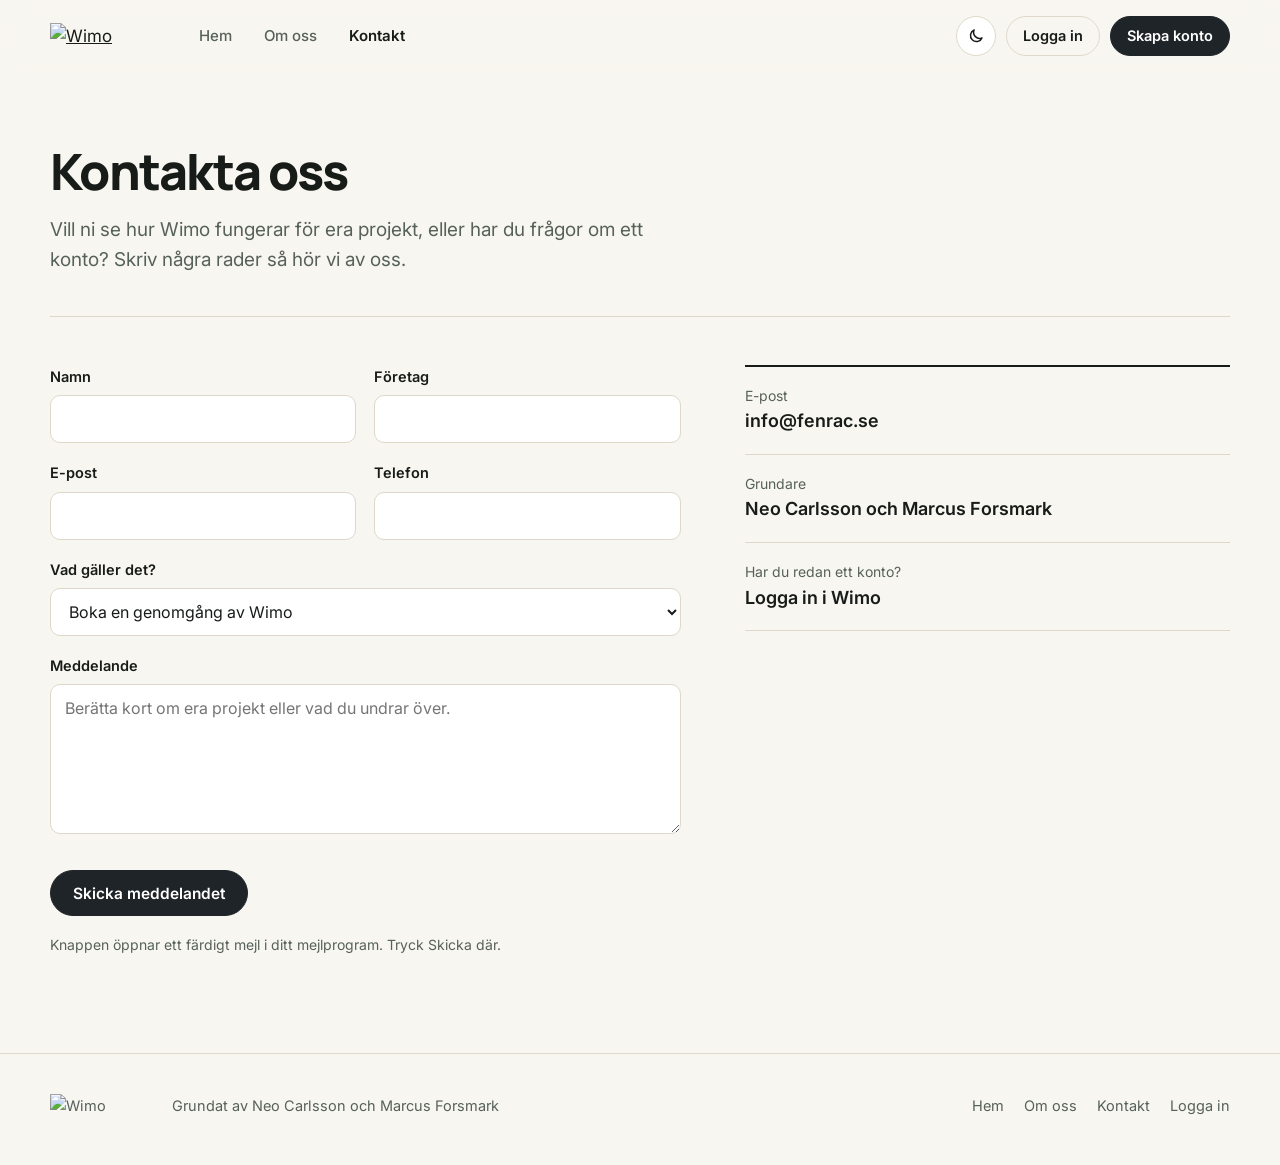
==== kontakt.html @ a2ffffcc "Add files via upload" ====
<!DOCTYPE html>
<html lang="sv">
<head>
  <meta charset="utf-8">
  <meta name="viewport" content="width=device-width, initial-scale=1">
  <title>Kontakta Wimo</title>
  <meta name="description" content="Frågor om Wimo, en genomgång för ert företag eller hjälp med ett konto.">
  <link rel="icon" type="image/png" sizes="32x32" href="img/favicon-32.png?v=1">
  <link rel="apple-touch-icon" href="img/apple-touch-icon.png?v=1">
  <script>if (/[?&]skarm=/.test(location.search) || matchMedia("(display-mode: standalone)").matches) location.replace("konto.html" + location.search + location.hash);</script>
  <script>try { if (localStorage.getItem("wimo-tema") === "mork" || (!localStorage.getItem("wimo-tema") && matchMedia("(prefers-color-scheme: dark)").matches)) document.documentElement.setAttribute("data-tema", "mork"); } catch (e) { }</script>
  <link rel="preconnect" href="https://fonts.googleapis.com">
  <link rel="preconnect" href="https://fonts.gstatic.com" crossorigin>
  <link rel="stylesheet" href="https://fonts.googleapis.com/css2?family=Inter:wght@400;500;600;700&family=Manrope:wght@600;700;800&display=swap">
  <link rel="stylesheet" href="css/webb.css?v=4">
</head>
<body>
<header class="nav">
  <div class="ram nav-inre">
    <a class="nav-logga" href="index.html" aria-label="Wimo – till startsidan"><img class="svart" src="img/wimo.png" alt="Wimo" width="107" height="26"><img class="vit" src="img/wimo-vit.png" alt="" width="107" height="26"></a>
    <nav aria-label="Huvudmeny"><ul class="nav-lankar"><li><a href="index.html">Hem</a></li><li><a href="om-oss.html">Om oss</a></li><li><a href="kontakt.html" aria-current="page">Kontakt</a></li><li class="bara-mobil"><a href="konto.html" data-konto="logga">Logga in</a></li></ul></nav>
    <div class="nav-hoger">
      <button type="button" class="tema" aria-pressed="false" aria-label="Byt till mörkt läge" title="Byt till mörkt läge">
        <svg class="mane" viewBox="0 0 24 24" fill="none" stroke="currentColor" stroke-width="2" stroke-linecap="round" stroke-linejoin="round" aria-hidden="true"><path d="M20 14.5A8 8 0 0 1 9.5 4 8 8 0 1 0 20 14.5z"/></svg>
        <svg class="sol" viewBox="0 0 24 24" fill="none" stroke="currentColor" stroke-width="2" stroke-linecap="round" aria-hidden="true"><circle cx="12" cy="12" r="4"/><path d="M12 2v2M12 20v2M4.9 4.9l1.4 1.4M17.7 17.7l1.4 1.4M2 12h2M20 12h2M4.9 19.1l1.4-1.4M17.7 6.3l1.4-1.4"/></svg>
      </button>
      <a class="knapp ljus liten" href="konto.html" data-konto="logga">Logga in</a>
      <a class="knapp liten" href="konto.html#skapa-konto" data-konto="skapa">Skapa konto</a>
      <button type="button" class="meny" aria-expanded="false" aria-label="Meny"><svg viewBox="0 0 24 24" fill="none" stroke="currentColor" stroke-width="2" stroke-linecap="round" aria-hidden="true"><path d="M4 7h16M4 12h16M4 17h16"/></svg></button>
    </div>
  </div>
</header>
<main class="ram">
<section class="sida-topp">
  <h1>Kontakta oss</h1>
  <p>Vill ni se hur Wimo fungerar för era projekt, eller har du frågor om ett konto? Skriv några rader så hör vi av oss.</p>
</section>
<section class="kontakt">
  <form class="formular" id="kontaktformular" data-till="info@fenrac.se" novalidate>
    <div class="tva">
      <label>Namn<input name="namn" autocomplete="name" required></label>
      <label>Företag<input name="foretag" autocomplete="organization"></label>
    </div>
    <div class="tva">
      <label>E-post<input name="epost" type="email" autocomplete="email" required></label>
      <label>Telefon<input name="telefon" type="tel" autocomplete="tel"></label>
    </div>
    <label>Vad gäller det?
      <select name="arende">
        <option>Boka en genomgång av Wimo</option>
        <option>Fråga om pris och avtal</option>
        <option>Hjälp med mitt konto</option>
        <option>Förslag på förbättring</option>
        <option>Annat</option>
      </select>
    </label>
    <label>Meddelande<textarea name="meddelande" required placeholder="Berätta kort om era projekt eller vad du undrar över."></textarea></label>
    <p class="fel" role="alert"></p>
    <button type="submit" class="knapp">Skicka meddelandet</button>
    <p class="hjalp">Knappen öppnar ett färdigt mejl i ditt mejlprogram. Tryck Skicka där.</p>
  </form>
  <ul class="kontaktvagar">
    <li><span>E-post</span><a href="mailto:info@fenrac.se">info@fenrac.se</a></li>
    <li><span>Grundare</span><b>Neo Carlsson och Marcus Forsmark</b></li>
    <li><span>Har du redan ett konto?</span><a href="konto.html" data-konto="logga">Logga in i Wimo</a></li>
  </ul>
</section>
</main>
<footer class="fot">
  <div class="ram fot-inre">
    <a class="fot-logga" href="index.html" aria-label="Wimo"><img class="svart" src="img/wimo.png" alt="Wimo" width="90" height="22"><img class="vit" src="img/wimo-vit.png" alt="" width="90" height="22"></a>
    <span>Grundat av Neo Carlsson och Marcus Forsmark</span>
    <nav aria-label="Sidfot"><a href="index.html">Hem</a><a href="om-oss.html">Om oss</a><a href="kontakt.html">Kontakt</a><a href="konto.html" data-konto="logga">Logga in</a></nav>
  </div>
</footer>
<script src="js/webb.js?v=3"></script>
</body>
</html>
---- css/webb.css ----
/* ======================================================================
   Wimo · startsidan (wimo.se/webb): Hem, Om oss, Kontakt
   Samma färger och typsnitt som appen, ljust och mörkt läge.
   ====================================================================== */

:root {
  --bg: #f8f6f0;
  --bg-alt: #eee8dc;
  --kort: #ffffff;
  --text: #181c19;
  --dampad: #56615a;
  --svag: #8e968f;
  --linje: #ded8cb;
  --linje-ljus: #ebe6da;
  --knapp: #1f2428;
  --knapp-hover: #323a40;
  --knapp-text: #ffffff;
  --pop: #38bdf8;
  --bock-kant: #d6cfbf; --varning: #8a5b12; --varning-fyll: #fbf3e3;
  --mote: #1f2428;      --mote-fyll: #edeae2;       --mote-kant: #b7b0a1;
  --prod: #07695b;      --prod-fyll: #d3ece4;       --prod-kant: #84c3b1;
  --avrop: #643f9a;     --avrop-fyll: #ebe0f6;      --avrop-kant: #bba1dc;
  --lev: #b0261b;       --lev-fyll: #fadad3;        --lev-kant: #e6a193;
  --ue: #b35204;        --ue-fyll: #fce2c6;         --ue-kant: #e9ad76;
  --ovr: #1f4ea8;       --ovr-fyll: #dae6f8;        --ovr-kant: #99b4e3;
  --skugga: 0 24px 60px rgba(24, 28, 25, .10), 0 2px 8px rgba(24, 28, 25, .05);
  --r: 14px;
  --bredd: 1180px;
}
html[data-tema="mork"] {
  color-scheme: dark;
  --bg: #121517;
  --bg-alt: #1a1e21;
  --kort: #1e2327;
  --text: #eceeed;
  --dampad: #aab3ae;
  --svag: #7f8984;
  --linje: #343b40;
  --linje-ljus: #2a3034;
  --bock-kant: #4a545b; --varning: #f1c27c; --varning-fyll: #3a2c14;
  --knapp: #e8ebe9;
  --knapp-hover: #ffffff;
  --knapp-text: #121517;
  --mote: #d6dadd;      --mote-fyll: #272c30;       --mote-kant: #4c555c;
  --prod: #43d3b5;      --prod-fyll: #113a32;       --prod-kant: #22705f;
  --avrop: #bb9bf0;     --avrop-fyll: #2d2244;      --avrop-kant: #5c4789;
  --lev: #ff7d6c;       --lev-fyll: #45201b;        --lev-kant: #8e3b31;
  --ue: #ffa553;        --ue-fyll: #43290e;         --ue-kant: #8d5720;
  --ovr: #82aaff;       --ovr-fyll: #1a2a4a;        --ovr-kant: #375892;
  --skugga: 0 24px 60px rgba(0, 0, 0, .45), 0 2px 8px rgba(0, 0, 0, .3);
}

* { box-sizing: border-box; }
html { -webkit-text-size-adjust: 100%; }
body {
  margin: 0;
  background: var(--bg);
  color: var(--text);
  font-family: Inter, system-ui, -apple-system, "Segoe UI", sans-serif;
  font-size: 17px;
  line-height: 1.6;
  -webkit-font-smoothing: antialiased;
}
h1, h2, h3 { font-family: Manrope, Inter, system-ui, sans-serif; letter-spacing: -.02em; margin: 0; }
a { color: inherit; }
img { display: block; max-width: 100%; }
:focus-visible { outline: 3px solid var(--pop); outline-offset: 2px; border-radius: 4px; }
.ram { width: min(var(--bredd), calc(100% - 48px)); margin: 0 auto; }
.dold-text { position: absolute; width: 1px; height: 1px; overflow: hidden; clip: rect(0 0 0 0); white-space: nowrap; }

/* ---------- knappar ---------- */
.knapp {
  display: inline-flex; align-items: center; justify-content: center; gap: 8px;
  height: 46px; padding: 0 22px;
  border: 1.5px solid var(--knapp); border-radius: 999px;
  background: var(--knapp); color: var(--knapp-text);
  font: 600 15.5px/1 Inter, system-ui, sans-serif; text-decoration: none; cursor: pointer; white-space: nowrap;
  transition: background .15s, border-color .15s;
}
.knapp:hover { background: var(--knapp-hover); border-color: var(--knapp-hover); }
.knapp.ljus { background: transparent; color: var(--text); border-color: var(--linje); }
.knapp.ljus:hover { border-color: var(--text); }
.knapp.liten { height: 40px; padding: 0 16px; font-size: 14.5px; }

/* ---------- navigering ---------- */
.nav { position: sticky; top: 0; z-index: 20; background: color-mix(in srgb, var(--bg) 88%, transparent); backdrop-filter: blur(10px); border-bottom: 1px solid transparent; transition: border-color .2s; }
.nav.skuggad { border-bottom-color: var(--linje); }
.nav-inre { display: flex; align-items: center; gap: 28px; height: 72px; }
.nav-logga img { height: 26px; width: auto; }
.nav-logga .vit { display: none; }
html[data-tema="mork"] .nav-logga .svart, html[data-tema="mork"] .fot-logga .svart { display: none; }
html[data-tema="mork"] .nav-logga .vit, html[data-tema="mork"] .fot-logga .vit { display: block; }
.nav-lankar { display: flex; gap: 4px; margin: 0; padding: 0; list-style: none; }
.nav-lankar a { display: block; padding: 8px 14px; border-radius: 999px; color: var(--dampad); font-size: 15px; font-weight: 500; text-decoration: none; }
.nav-lankar a:hover { color: var(--text); background: var(--bg-alt); }
.nav-lankar a[aria-current="page"] { color: var(--text); font-weight: 600; }
.nav-hoger { display: flex; align-items: center; gap: 10px; margin-left: auto; }
.tema { width: 40px; height: 40px; display: grid; place-items: center; padding: 0; border: 1px solid var(--linje); border-radius: 999px; background: var(--kort); color: var(--text); cursor: pointer; }
.tema:hover { border-color: var(--text); }
.tema svg { width: 18px; height: 18px; }
.tema .sol { display: none; }
html[data-tema="mork"] .tema .sol { display: block; }
html[data-tema="mork"] .tema .mane { display: none; }
.meny { display: none; width: 40px; height: 40px; padding: 0; border: 1px solid var(--linje); border-radius: 999px; background: var(--kort); color: var(--text); cursor: pointer; place-items: center; }
.meny svg { width: 18px; height: 18px; }

/* ---------- hero ---------- */
.hero { padding: 64px 0 0; overflow: hidden; }
.hero-text { display: grid; grid-template-columns: minmax(0, 1.25fr) minmax(0, 1fr); gap: 48px; align-items: end; }
.hero h1 { font-size: clamp(42px, 6.4vw, 84px); line-height: .98; font-weight: 800; letter-spacing: -.045em; max-width: 11ch; text-wrap: balance; }
.hero-ingress { margin: 0 0 6px; color: var(--dampad); font-size: 18.5px; max-width: 44ch; }
.hero-knappar { display: flex; flex-wrap: wrap; gap: 12px; margin-top: 26px; }

/* tavlan i hjälten */
.scen { position: relative; margin-top: 56px; padding-bottom: 72px; }
.scen::before { content: ""; position: absolute; inset: 120px -100vw 0; background: var(--bg-alt); z-index: 0; }
.fonster { position: relative; z-index: 1; border: 1px solid var(--linje); border-radius: 18px; background: var(--kort); box-shadow: var(--skugga); overflow: hidden; }
.fonster-topp { display: flex; align-items: center; gap: 14px; padding: 14px 20px; border-bottom: 1px solid var(--linje); }
.fonster-topp b { font-family: Manrope, Inter, sans-serif; font-size: 19px; letter-spacing: -.02em; }
.fonster-topp span { color: var(--svag); font-size: 13.5px; }
.flikar { display: flex; gap: 6px; margin-left: auto; }
.flikar span { padding: 5px 12px; border-radius: 999px; font-size: 13px; font-weight: 600; color: var(--dampad); border: 1px solid var(--linje); }
.flikar span.vald { background: var(--knapp); border-color: var(--knapp); color: var(--knapp-text); }

.tavla { display: grid; grid-template-columns: 88px repeat(5, minmax(0, 1fr)); }
.tavla > div { min-height: 150px; border-right: 1px solid var(--linje-ljus); border-bottom: 1px solid var(--linje-ljus); padding: 8px; display: flex; flex-direction: column; gap: 6px; position: relative; }
.tavla > div:nth-child(6n) { border-right: 0; }
.tavla .dh { min-height: 0; padding: 10px 10px 8px; font-size: 12.5px; font-weight: 700; color: var(--dampad); background: var(--bg); }
.tavla .dh.idag { color: var(--text); box-shadow: inset 0 -3px 0 var(--pop); }
.tavla .vk { background: var(--bg); align-items: flex-start; }
.tavla .vk b { font-family: Manrope, Inter, sans-serif; font-size: 22px; letter-spacing: -.03em; line-height: 1; }
.tavla .vk small { font-size: 11px; color: var(--svag); margin-top: 4px; white-space: nowrap; }
.tavla .dnr { position: absolute; top: 6px; right: 9px; font-size: 11.5px; color: var(--svag); font-weight: 600; }
.tavla .dnr + .post { margin-top: 16px; }

/* posterna: samma mått och kanter som .kort på tavlan i appen */
.post {
  --c: var(--prod); --f: var(--prod-fyll); --k: var(--prod-kant);
  position: relative; padding: 6px 7px 6px 30px;
  border: 3px solid var(--k); border-left-color: var(--c); border-bottom-color: var(--c);
  border-radius: 10px 10px 10px 0;
  background: var(--f); font-size: 13.5px; line-height: 1.28;
}
.post::before { content: ""; position: absolute; left: 8px; top: 8px; width: 16px; height: 16px; box-sizing: border-box; border: 1px solid var(--bock-kant); border-radius: 5px; background: var(--kort); }
.post i { display: flex; align-items: center; flex-wrap: wrap; gap: 2px 6px; font-style: normal; font-size: .74em; font-weight: 800; letter-spacing: .06em; text-transform: uppercase; line-height: 1.3; color: var(--c); margin: 1px 0 2px; font-variant-numeric: tabular-nums; }
.post b { display: block; font-weight: 700; letter-spacing: -.005em; color: color-mix(in srgb, var(--c) 28%, var(--text)); overflow-wrap: break-word; hyphens: auto; }
.post small { display: block; color: var(--dampad); font-size: 11.5px; font-weight: 500; line-height: 1.3; margin-top: 3px; }
.post.mote { --c: var(--mote); --f: var(--mote-fyll); --k: var(--mote-kant); }
.post.avrop { --c: var(--avrop); --f: var(--avrop-fyll); --k: var(--avrop-kant); }
.post.lev { --c: var(--lev); --f: var(--lev-fyll); --k: var(--lev-kant); }
.post.ue { --c: var(--ue); --f: var(--ue-fyll); --k: var(--ue-kant); }
.post.ovr { --c: var(--ovr); --f: var(--ovr-fyll); --k: var(--ovr-kant); }
.flyttmark { font-size: .95em; font-weight: 700; letter-spacing: .02em; text-transform: none; line-height: 1.5; padding: 0 6px; border-radius: 999px; background: var(--varning-fyll); color: var(--varning); white-space: nowrap; }

/* tidplanen under tavlan */
.tidplan { border-top: 1px solid var(--linje); }
.tp-rubrik { display: flex; align-items: center; gap: 10px; padding: 12px 20px 4px; font-size: 13px; color: var(--dampad); }
.tp-rubrik b { color: var(--text); font-size: 14px; }
.tp-rad { display: grid; grid-template-columns: 180px minmax(0, 1fr); align-items: center; height: 36px; padding: 0 20px; border-bottom: 1px solid var(--linje-ljus); }
.tp-rad:last-child { border-bottom: 0; }
.tp-rad > span { font-size: 13.5px; font-weight: 700; white-space: nowrap; overflow: hidden; text-overflow: ellipsis; }
.tp-rad > span.under { padding-left: 18px; font-weight: 500; }
.tp-spar { position: relative; height: 100%; background: repeating-linear-gradient(90deg, transparent 0 calc(10% - 1px), var(--linje-ljus) calc(10% - 1px) 10%); }
/* staplarna: samma som .tp-stapel i appens tidplan */
.stapel {
  --c: var(--prod); --f: var(--prod-fyll); --k: var(--prod-kant);
  position: absolute; top: 5px; height: 26px; box-sizing: border-box;
  display: flex; align-items: center; justify-content: center; overflow: hidden;
  border: 3px solid var(--k); border-left-color: var(--c); border-bottom-color: var(--c);
  border-radius: 10px 10px 10px 0; background: var(--f);
  color: var(--c); font-style: normal; font-size: 11px; font-weight: 700; font-variant-numeric: tabular-nums; white-space: nowrap;
  transform-origin: left center;
}
.stapel em { position: relative; z-index: 1; font-style: normal; padding: 0 6px; }
.stapel.ue { --c: var(--ue); --f: var(--ue-fyll); --k: var(--ue-kant); }
.stapel.ovr { --c: var(--ovr); --f: var(--ovr-fyll); --k: var(--ovr-kant); }
.stapel.avrop { --c: var(--avrop); --f: var(--avrop-fyll); --k: var(--avrop-kant); }
/* gruppens tidsspann: tunn linje med ändmarkeringar, som .tp-summa */
.stapel.grupp { top: 13px; height: 10px; border: 0; border-top: 4px solid var(--prod); border-radius: 0; background: none; overflow: visible; }
.stapel.grupp::before, .stapel.grupp::after { content: ""; position: absolute; top: -4px; width: 0; height: 0; border-top: 9px solid var(--prod); }
.stapel.grupp::before { left: 0; border-right: 6px solid transparent; }
.stapel.grupp::after { right: 0; border-left: 6px solid transparent; }
.stapel .fyll { position: absolute; inset: 0 auto 0 0; background: color-mix(in srgb, var(--c) 26%, transparent); }
.idaglinje { position: absolute; top: 0; bottom: 0; width: 2px; margin-left: -1px; background: var(--pop); opacity: .55; }

/* laddningen: tavlan fylls på dag för dag och en post flyttas (en enda sekvens) */
@media (prefers-reduced-motion: no-preference) {
  .spela .post { opacity: 0; transform: translateY(6px); animation: in .45s cubic-bezier(.2, .7, .2, 1) forwards; animation-delay: calc(var(--d, 0) * 70ms + 200ms); }
  .spela .stapel:not(.grupp) { transform: scaleX(0); animation: vax .7s cubic-bezier(.2, .7, .2, 1) forwards; animation-delay: calc(var(--d, 0) * 90ms + 900ms); }
  .spela .stapel.grupp { opacity: 0; animation: in .4s ease forwards; animation-delay: 1.5s; }
  .spela .flyttmark { opacity: 0; animation: in .3s ease forwards; animation-delay: 3.1s; }
  .spela .post.flytt { animation: in .45s cubic-bezier(.2, .7, .2, 1) calc(var(--d, 0) * 70ms + 200ms) forwards, flytt .7s cubic-bezier(.5, 0, .2, 1) 2.4s backwards; }
}
@keyframes in { to { opacity: 1; transform: none; } }
@keyframes vax { to { transform: scaleX(1); } }
@keyframes flytt { from { transform: translateX(calc(-100% - 17px)); } }

/* ---------- avsnitt ---------- */
.avsnitt { padding: 96px 0; }
.avsnitt + .avsnitt { border-top: 1px solid var(--linje); }
.rubrikrad { display: grid; grid-template-columns: minmax(0, 1fr) minmax(0, 1fr); gap: 48px; align-items: end; margin-bottom: 48px; }
.rubrikrad h2, .sida-topp h1 { font-size: clamp(32px, 4vw, 50px); line-height: 1.04; font-weight: 800; letter-spacing: -.035em; max-width: 16ch; text-wrap: balance; }
.rubrikrad p { margin: 0; color: var(--dampad); max-width: 46ch; }

/* flödet: tre steg i ordning */
.floede { display: grid; grid-template-columns: repeat(3, minmax(0, 1fr)); gap: 0; margin: 0; padding: 0; list-style: none; counter-reset: steg; border-top: 2px solid var(--text); }
.floede li { padding: 22px 28px 0 0; counter-increment: steg; }
.floede li + li { padding-left: 28px; border-left: 1px solid var(--linje); }
.floede li::before { content: counter(steg); display: block; font-family: Manrope, Inter, sans-serif; font-weight: 800; font-size: 15px; color: var(--svag); margin-bottom: 18px; }
.floede h3 { font-size: 23px; line-height: 1.15; margin-bottom: 10px; }
.floede p { margin: 0; color: var(--dampad); font-size: 16px; }
.mini { margin-top: 22px; height: 146px; border: 1px solid var(--linje); border-radius: 10px; background: var(--kort); position: relative; overflow: hidden; padding: 12px; }
.mini .post { max-width: 180px; }
.mini .post + .post { margin-top: 6px; margin-left: 28px; }
.mini-tal { display: flex; align-items: baseline; gap: 10px; }
.mini-tal b { font-family: Manrope, Inter, sans-serif; font-size: 44px; font-weight: 800; letter-spacing: -.04em; line-height: 1; }
.mini-tal span { font-size: 13px; color: var(--dampad); }
.mini-staplar { display: flex; align-items: flex-end; gap: 6px; height: 38px; margin-top: 10px; }
.mini-staplar i { flex: 1; background: var(--prod-kant); border-radius: 3px 3px 0 0; }
.mini-staplar i.nu { background: var(--prod); }
.mini .stapel { left: 0; }

/* funktioner: en lista, inte kort */
.funktioner { display: grid; grid-template-columns: repeat(2, minmax(0, 1fr)); gap: 0 56px; margin: 0; padding: 0; list-style: none; }
.funktioner li { display: grid; grid-template-columns: 14px minmax(0, 1fr); gap: 16px; padding: 22px 0; border-top: 1px solid var(--linje); }
.funktioner li::before { content: ""; width: 12px; height: 12px; margin-top: 7px; border-radius: 3px 3px 3px 0; background: var(--f, var(--prod)); border: 2px solid var(--c, var(--prod)); }
.funktioner h3 { font-family: Inter, system-ui, sans-serif; font-size: 18px; letter-spacing: -.01em; font-weight: 650; margin-bottom: 4px; }
.funktioner p { margin: 0; color: var(--dampad); font-size: 16px; }
.f-prod { --c: var(--prod); --f: var(--prod-fyll); }
.f-avrop { --c: var(--avrop); --f: var(--avrop-fyll); }
.f-lev { --c: var(--lev); --f: var(--lev-fyll); }
.f-ue { --c: var(--ue); --f: var(--ue-fyll); }
.f-ovr { --c: var(--ovr); --f: var(--ovr-fyll); }
.f-mote { --c: var(--mote); --f: var(--mote-fyll); }

/* kom igång */
.borja { padding: 88px 0 96px; }
.borja-inre { display: grid; grid-template-columns: minmax(0, 1fr) auto; gap: 40px; align-items: center; padding: 48px 56px; border-radius: 22px; background: var(--knapp); color: var(--knapp-text); }
.borja h2 { font-size: clamp(30px, 3.6vw, 44px); line-height: 1.05; font-weight: 800; letter-spacing: -.035em; max-width: 18ch; }
.borja p { margin: 10px 0 0; opacity: .75; max-width: 50ch; }
.borja .knapp { background: var(--knapp-text); color: var(--knapp); border-color: var(--knapp-text); }
.borja .knapp:hover { opacity: .9; }
.borja .knapp.ljus { background: transparent; color: var(--knapp-text); border-color: color-mix(in srgb, var(--knapp-text) 40%, transparent); }
.borja-knappar { display: flex; gap: 12px; flex-wrap: wrap; }

/* ---------- undersidor ---------- */
.sida-topp { padding: 72px 0 40px; }
.sida-topp p { margin: 18px 0 0; color: var(--dampad); font-size: 19px; max-width: 52ch; }
.text-kolumner { display: grid; grid-template-columns: minmax(0, 1fr) minmax(0, 1.4fr); gap: 64px; padding: 56px 0 96px; border-top: 1px solid var(--linje); }
.text-kolumner h2 { font-size: 26px; line-height: 1.15; font-weight: 800; }
.text-kolumner p { margin: 0 0 18px; color: var(--dampad); max-width: 60ch; }
.text-kolumner p:first-child { color: var(--text); font-size: 19px; }
.fakta { margin: 0; padding: 0; list-style: none; border-top: 2px solid var(--text); }
.fakta li { display: grid; grid-template-columns: 150px minmax(0, 1fr); gap: 20px; padding: 16px 0; border-bottom: 1px solid var(--linje); font-size: 16px; }
.fakta li span:first-child { color: var(--dampad); }

.kontakt { display: grid; grid-template-columns: minmax(0, 1.3fr) minmax(0, 1fr); gap: 64px; padding: 48px 0 96px; border-top: 1px solid var(--linje); }
.formular { display: grid; gap: 18px; }
.formular .tva { display: grid; grid-template-columns: 1fr 1fr; gap: 18px; }
.formular label { display: grid; gap: 7px; font-size: 14.5px; font-weight: 600; }
.formular input, .formular textarea, .formular select {
  width: 100%; padding: 12px 14px; border: 1.5px solid var(--linje); border-radius: 10px;
  background: var(--kort); color: var(--text); font: 400 16px/1.4 Inter, system-ui, sans-serif;
}
.formular input:focus, .formular textarea:focus, .formular select:focus { outline: none; border-color: var(--text); box-shadow: 0 0 0 3px color-mix(in srgb, var(--pop) 35%, transparent); }
.formular textarea { min-height: 150px; resize: vertical; }
.formular .knapp { justify-self: start; }
.formular .hjalp { margin: 0; font-size: 14px; color: var(--dampad); }
.formular .fel { margin: 0; color: var(--lev); font-weight: 600; font-size: 14.5px; }
.kontaktvagar { margin: 0; padding: 0; list-style: none; border-top: 2px solid var(--text); }
.kontaktvagar li { padding: 18px 0; border-bottom: 1px solid var(--linje); }
.kontaktvagar span { display: block; color: var(--dampad); font-size: 14px; }
.kontaktvagar a, .kontaktvagar b { font-size: 18px; font-weight: 600; text-decoration: none; }
.kontaktvagar a:hover { text-decoration: underline; }

/* ---------- sidfot ---------- */
.fot { border-top: 1px solid var(--linje); padding: 40px 0 48px; font-size: 14.5px; color: var(--dampad); }
.fot-inre { display: flex; flex-wrap: wrap; align-items: center; gap: 16px 32px; }
.fot-logga img { height: 22px; width: auto; }
.fot-logga .vit { display: none; }
.fot nav { display: flex; gap: 20px; margin-left: auto; }
.fot a { text-decoration: none; }
.fot a:hover { color: var(--text); text-decoration: underline; }

/* ---------- mindre skärmar ---------- */
@media (max-width: 1000px) {
  .hero-text, .rubrikrad, .text-kolumner, .kontakt { grid-template-columns: 1fr; gap: 24px; }
  .tavla { grid-template-columns: 60px repeat(3, minmax(0, 1fr)); }
  .tavla .d4, .tavla .d5 { display: none; }
  .tavla > div:nth-child(6n) { border-right: 1px solid var(--linje-ljus); }
  .tavla > div.d3 { border-right: 0; }
  .floede { grid-template-columns: 1fr; border-top: 0; }
  .floede li, .floede li + li { padding: 26px 0; border-left: 0; border-top: 2px solid var(--text); }
  .borja-inre { grid-template-columns: 1fr; padding: 36px 28px; }
}
@media (max-width: 760px) {
  body { font-size: 16px; }
  .ram { width: calc(100% - 32px); }
  .nav-lankar { display: none; position: absolute; top: 72px; left: 0; right: 0; flex-direction: column; padding: 8px 16px 16px; background: var(--bg); border-bottom: 1px solid var(--linje); }
  .nav.oppen .nav-lankar { display: flex; }
  .nav-lankar a { padding: 12px 8px; font-size: 17px; }
  .meny { display: grid; }
  .nav-hoger .knapp.ljus { display: none; }
  .nav-hoger .knapp.liten { padding: 0 14px; font-size: 14px; }
  .tavla .vk small { display: none; }
  .tavla .vk b { font-size: 18px; }
  .hero { padding-top: 40px; }
  .tavla { grid-template-columns: 48px repeat(2, minmax(0, 1fr)); }
  .tavla .d3 { display: none; }
  .tavla > div.d2 { border-right: 0; }
  .flikar { display: none; }
  .tp-rad { grid-template-columns: 110px minmax(0, 1fr); padding: 0 12px; }
  .funktioner { grid-template-columns: 1fr; }
  .formular .tva { grid-template-columns: 1fr; }
  .fakta li { grid-template-columns: 1fr; gap: 2px; }
  .avsnitt { padding: 72px 0; }
  .fot nav { margin-left: 0; }
}
@media (prefers-reduced-motion: reduce) { * { transition: none !important; } }
.bara-mobil { display: none; }
@media (max-width: 760px) { .bara-mobil { display: block; border-top: 1px solid var(--linje); margin-top: 6px; padding-top: 6px; } }
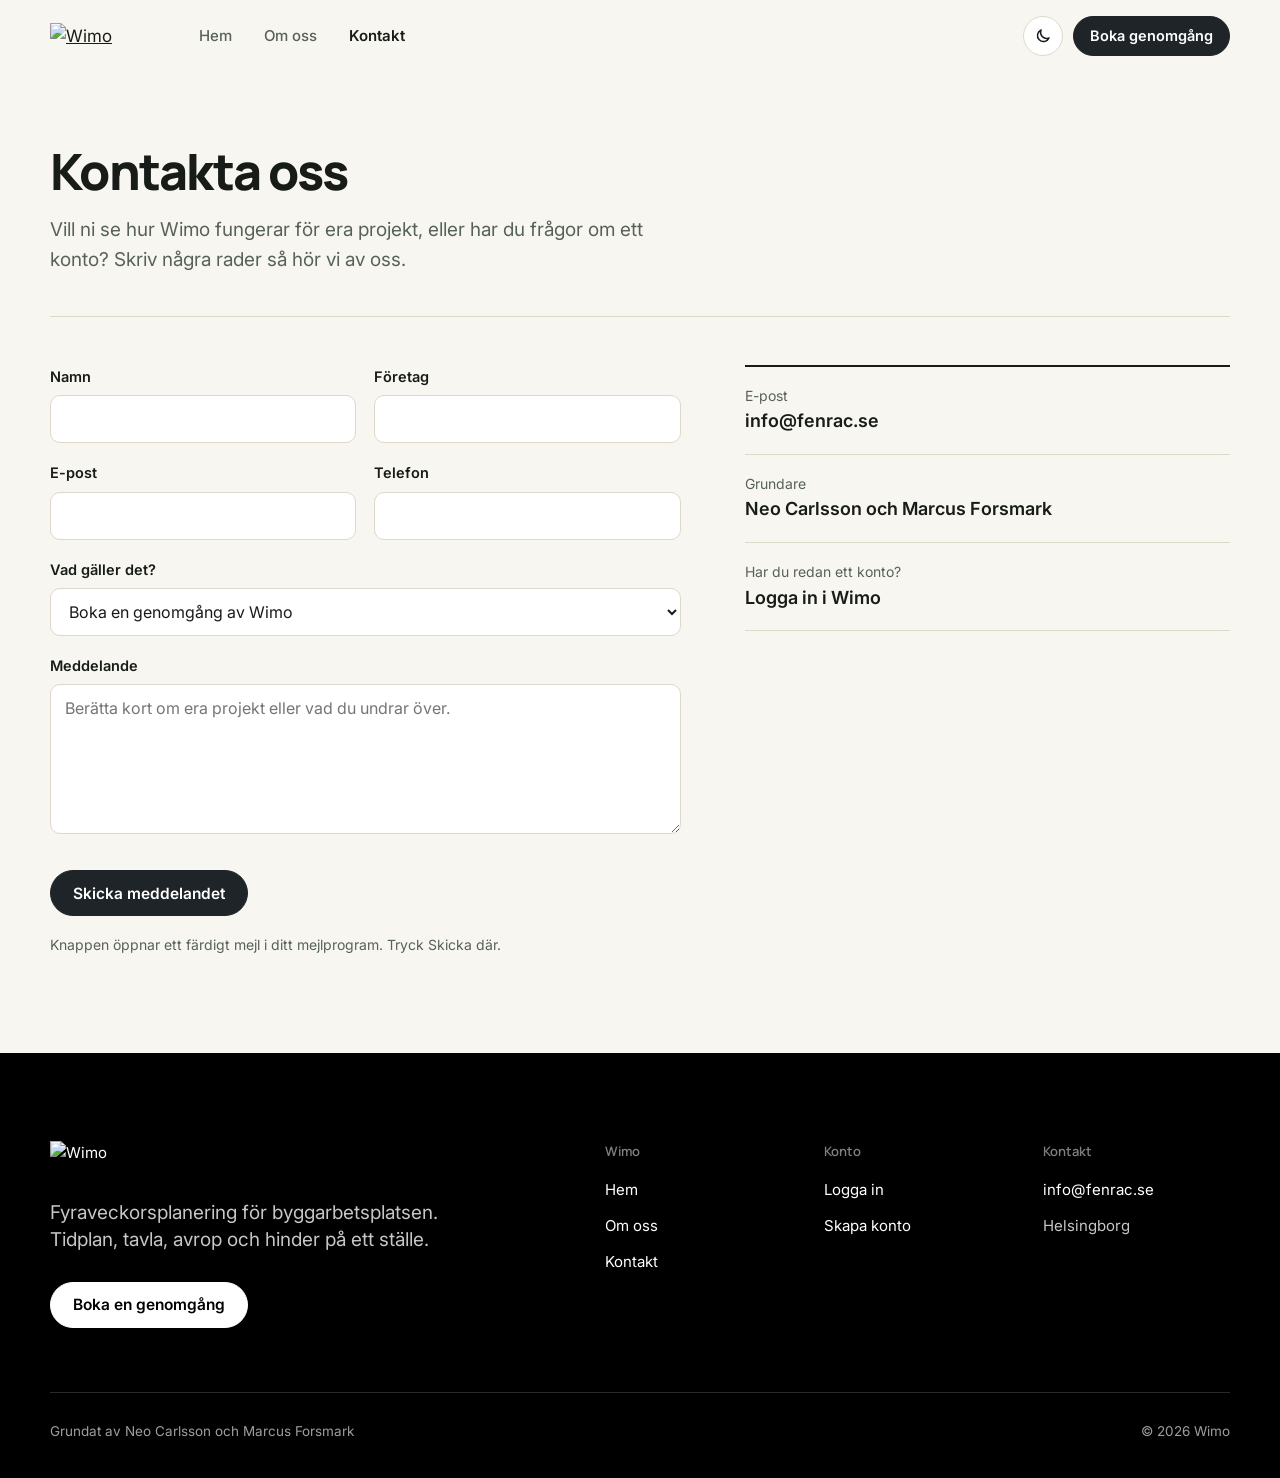
==== commit fd9df59f: "Add files via upload" ====
--- a/kontakt.html
+++ b/kontakt.html
@@ -12,20 +12,19 @@
   <link rel="preconnect" href="https://fonts.googleapis.com">
   <link rel="preconnect" href="https://fonts.gstatic.com" crossorigin>
   <link rel="stylesheet" href="https://fonts.googleapis.com/css2?family=Inter:wght@400;500;600;700&family=Manrope:wght@600;700;800&display=swap">
-  <link rel="stylesheet" href="css/webb.css?v=4">
+  <link rel="stylesheet" href="css/webb.css?v=9">
 </head>
 <body>
 <header class="nav">
   <div class="ram nav-inre">
     <a class="nav-logga" href="index.html" aria-label="Wimo – till startsidan"><img class="svart" src="img/wimo.png" alt="Wimo" width="107" height="26"><img class="vit" src="img/wimo-vit.png" alt="" width="107" height="26"></a>
-    <nav aria-label="Huvudmeny"><ul class="nav-lankar"><li><a href="index.html">Hem</a></li><li><a href="om-oss.html">Om oss</a></li><li><a href="kontakt.html" aria-current="page">Kontakt</a></li><li class="bara-mobil"><a href="konto.html" data-konto="logga">Logga in</a></li></ul></nav>
+    <nav aria-label="Huvudmeny"><ul class="nav-lankar"><li><a href="index.html">Hem</a></li><li><a href="om-oss.html">Om oss</a></li><li><a href="kontakt.html" aria-current="page">Kontakt</a></li><li class="bara-smal"><a href="kontakt.html">Boka genomgång</a></li></ul></nav>
     <div class="nav-hoger">
       <button type="button" class="tema" aria-pressed="false" aria-label="Byt till mörkt läge" title="Byt till mörkt läge">
         <svg class="mane" viewBox="0 0 24 24" fill="none" stroke="currentColor" stroke-width="2" stroke-linecap="round" stroke-linejoin="round" aria-hidden="true"><path d="M20 14.5A8 8 0 0 1 9.5 4 8 8 0 1 0 20 14.5z"/></svg>
         <svg class="sol" viewBox="0 0 24 24" fill="none" stroke="currentColor" stroke-width="2" stroke-linecap="round" aria-hidden="true"><circle cx="12" cy="12" r="4"/><path d="M12 2v2M12 20v2M4.9 4.9l1.4 1.4M17.7 17.7l1.4 1.4M2 12h2M20 12h2M4.9 19.1l1.4-1.4M17.7 6.3l1.4-1.4"/></svg>
       </button>
-      <a class="knapp ljus liten" href="konto.html" data-konto="logga">Logga in</a>
-      <a class="knapp liten" href="konto.html#skapa-konto" data-konto="skapa">Skapa konto</a>
+      <a class="knapp liten" href="kontakt.html">Boka genomgång</a>
       <button type="button" class="meny" aria-expanded="false" aria-label="Meny"><svg viewBox="0 0 24 24" fill="none" stroke="currentColor" stroke-width="2" stroke-linecap="round" aria-hidden="true"><path d="M4 7h16M4 12h16M4 17h16"/></svg></button>
     </div>
   </div>
@@ -67,12 +66,22 @@
 </section>
 </main>
 <footer class="fot">
-  <div class="ram fot-inre">
-    <a class="fot-logga" href="index.html" aria-label="Wimo"><img class="svart" src="img/wimo.png" alt="Wimo" width="90" height="22"><img class="vit" src="img/wimo-vit.png" alt="" width="90" height="22"></a>
-    <span>Grundat av Neo Carlsson och Marcus Forsmark</span>
-    <nav aria-label="Sidfot"><a href="index.html">Hem</a><a href="om-oss.html">Om oss</a><a href="kontakt.html">Kontakt</a><a href="konto.html" data-konto="logga">Logga in</a></nav>
+  <div class="ram">
+    <div class="fot-topp">
+      <div class="fot-intro">
+        <a class="fot-logga" href="index.html" aria-label="Wimo – till startsidan"><img src="img/wimo-vit.png" alt="Wimo" width="148" height="36"></a>
+        <p>Fyraveckorsplanering för byggarbetsplatsen. Tidplan, tavla, avrop och hinder på ett ställe.</p>
+        <a class="knapp fot-knapp" href="kontakt.html">Boka en genomgång</a>
+      </div>
+      <nav class="fot-kolumner" aria-label="Sidfot">
+        <div><h2>Wimo</h2><ul><li><a href="index.html">Hem</a></li><li><a href="om-oss.html">Om oss</a></li><li><a href="kontakt.html">Kontakt</a></li></ul></div>
+        <div><h2>Konto</h2><ul><li><a href="konto.html" data-konto="logga">Logga in</a></li><li><a href="konto.html#skapa-konto" data-konto="skapa">Skapa konto</a></li></ul></div>
+        <div><h2>Kontakt</h2><ul><li><a href="mailto:info@fenrac.se">info@fenrac.se</a></li><li><span>Helsingborg</span></li></ul></div>
+      </nav>
+    </div>
+    <div class="fot-botten"><span>Grundat av Neo Carlsson och Marcus Forsmark</span><span>© 2026 Wimo</span></div>
   </div>
 </footer>
-<script src="js/webb.js?v=3"></script>
+<script src="js/webb.js?v=6"></script>
 </body>
 </html>
--- a/css/webb.css
+++ b/css/webb.css
@@ -86,10 +86,11 @@
 .nav { position: sticky; top: 0; z-index: 20; background: color-mix(in srgb, var(--bg) 88%, transparent); backdrop-filter: blur(10px); border-bottom: 1px solid transparent; transition: border-color .2s; }
 .nav.skuggad { border-bottom-color: var(--linje); }
 .nav-inre { display: flex; align-items: center; gap: 28px; height: 72px; }
-.nav-logga img { height: 26px; width: auto; }
+.nav-logga { flex: none; }
+.nav-logga img { height: 26px; width: auto; max-width: none; }
 .nav-logga .vit { display: none; }
-html[data-tema="mork"] .nav-logga .svart, html[data-tema="mork"] .fot-logga .svart { display: none; }
-html[data-tema="mork"] .nav-logga .vit, html[data-tema="mork"] .fot-logga .vit { display: block; }
+html[data-tema="mork"] .nav-logga .svart { display: none; }
+html[data-tema="mork"] .nav-logga .vit { display: block; }
 .nav-lankar { display: flex; gap: 4px; margin: 0; padding: 0; list-style: none; }
 .nav-lankar a { display: block; padding: 8px 14px; border-radius: 999px; color: var(--dampad); font-size: 15px; font-weight: 500; text-decoration: none; }
 .nav-lankar a:hover { color: var(--text); background: var(--bg-alt); }
@@ -110,6 +111,20 @@
 .hero h1 { font-size: clamp(42px, 6.4vw, 84px); line-height: .98; font-weight: 800; letter-spacing: -.045em; max-width: 11ch; text-wrap: balance; }
 .hero-ingress { margin: 0 0 6px; color: var(--dampad); font-size: 18.5px; max-width: 44ch; }
 .hero-knappar { display: flex; flex-wrap: wrap; gap: 12px; margin-top: 26px; }
+/* rubriklänken: pilen knuffar lätt tills man har hovrat, linjen glider in under */
+.hero-boka { position: relative; display: inline-flex; align-items: center; gap: 10px; margin-bottom: 14px; padding-bottom: 6px; color: var(--text); text-decoration: none;
+  font-size: clamp(22px, 2.2vw, 28px); font-weight: 800; letter-spacing: -.025em; line-height: 1.2; }
+/* linjen: växer in från vänster vid hover och glider ut åt höger när musen lämnar */
+.hero-boka::after { content: ""; position: absolute; left: 0; right: 0; bottom: 0; height: 2px; border-radius: 2px; background: currentColor;
+  transform: scaleX(0); transform-origin: right center; transition: transform .5s cubic-bezier(.65, 0, .35, 1); }
+.hero-boka:hover::after, .hero-boka:focus-visible::after { transform: scaleX(1); transform-origin: left center; }
+.hero-boka svg { width: 1em; height: 1em; flex: none; }
+@media (prefers-reduced-motion: no-preference) {
+  .hero-boka:not(.sedd) svg { animation: knuff 1.8s ease-in-out infinite; }
+}
+@keyframes knuff { 0%, 55%, 100% { transform: none; } 25% { transform: translateX(6px); } }
+.hero-konto { margin: 22px 0 0; font-size: 14.5px; color: var(--dampad); }
+.hero-konto a { color: var(--text); font-weight: 600; text-underline-offset: 3px; }
 
 /* tavlan i hjälten */
 .scen { position: relative; margin-top: 56px; padding-bottom: 72px; }
@@ -234,7 +249,7 @@
 .f-mote { --c: var(--mote); --f: var(--mote-fyll); }
 
 /* kom igång */
-.borja { padding: 88px 0 96px; }
+.borja { padding: 0 0 96px; }
 .borja-inre { display: grid; grid-template-columns: minmax(0, 1fr) auto; gap: 40px; align-items: center; padding: 48px 56px; border-radius: 22px; background: var(--knapp); color: var(--knapp-text); }
 .borja h2 { font-size: clamp(30px, 3.6vw, 44px); line-height: 1.05; font-weight: 800; letter-spacing: -.035em; max-width: 18ch; }
 .borja p { margin: 10px 0 0; opacity: .75; max-width: 50ch; }
@@ -274,13 +289,20 @@
 .kontaktvagar a:hover { text-decoration: underline; }
 
 /* ---------- sidfot ---------- */
-.fot { border-top: 1px solid var(--linje); padding: 40px 0 48px; font-size: 14.5px; color: var(--dampad); }
-.fot-inre { display: flex; flex-wrap: wrap; align-items: center; gap: 16px 32px; }
-.fot-logga img { height: 22px; width: auto; }
-.fot-logga .vit { display: none; }
-.fot nav { display: flex; gap: 20px; margin-left: auto; }
-.fot a { text-decoration: none; }
-.fot a:hover { color: var(--text); text-decoration: underline; }
+.fot { background: #000; color: rgba(255, 255, 255, .62); font-size: 15px; padding: 88px 0 36px; }
+.fot a { color: #fff; text-decoration: none; }
+.fot a:hover { text-decoration: underline; text-underline-offset: 3px; }
+.fot-topp { display: grid; grid-template-columns: minmax(0, 1.1fr) minmax(0, 1.4fr); gap: 64px; padding-bottom: 64px; }
+.fot-logga img { display: block; height: 36px; width: auto; }
+.fot-intro p { margin: 22px 0 28px; max-width: 34ch; font-size: 19px; line-height: 1.45; color: rgba(255, 255, 255, .78); }
+.fot .fot-knapp { background: #fff; color: #000; border-color: #fff; }
+.fot .fot-knapp:hover { background: rgba(255, 255, 255, .86); border-color: transparent; text-decoration: none; }
+.fot-kolumner { display: grid; grid-template-columns: repeat(3, minmax(0, 1fr)); gap: 32px; }
+.fot-kolumner h2 { margin: 0 0 16px; font-size: 13px; font-weight: 600; color: rgba(255, 255, 255, .5); letter-spacing: 0; }
+.fot-kolumner ul { list-style: none; margin: 0; padding: 0; display: grid; gap: 12px; }
+.fot-kolumner span { color: rgba(255, 255, 255, .78); }
+.fot-botten { display: flex; flex-wrap: wrap; justify-content: space-between; gap: 12px 32px; padding-top: 28px; border-top: 1px solid rgba(255, 255, 255, .16); font-size: 13.5px; }
+.fot :focus-visible { outline-color: #fff; }
 
 /* ---------- mindre skärmar ---------- */
 @media (max-width: 1000px) {
@@ -302,6 +324,7 @@
   .meny { display: grid; }
   .nav-hoger .knapp.ljus { display: none; }
   .nav-hoger .knapp.liten { padding: 0 14px; font-size: 14px; }
+  .nav-hoger { gap: 8px; }
   .tavla .vk small { display: none; }
   .tavla .vk b { font-size: 18px; }
   .hero { padding-top: 40px; }
@@ -314,8 +337,23 @@
   .formular .tva { grid-template-columns: 1fr; }
   .fakta li { grid-template-columns: 1fr; gap: 2px; }
   .avsnitt { padding: 72px 0; }
-  .fot nav { margin-left: 0; }
+  .borja { padding-bottom: 72px; }
+  .fot { padding-top: 64px; }
+  .fot-topp { grid-template-columns: 1fr; gap: 48px; }
+  .fot-kolumner { grid-template-columns: repeat(2, minmax(0, 1fr)); }
 }
 @media (prefers-reduced-motion: reduce) { * { transition: none !important; } }
 .bara-mobil { display: none; }
 @media (max-width: 760px) { .bara-mobil { display: block; border-top: 1px solid var(--linje); margin-top: 6px; padding-top: 6px; } }
+@media (max-width: 480px) {
+  .nav-logga img { height: 20px; }
+  .nav-hoger { gap: 6px; }
+  .nav-hoger .knapp.liten { padding: 0 11px; font-size: 13px; height: 38px; }
+  .tema, .meny { width: 38px; height: 38px; }
+}
+.bara-smal { display: none; }
+@media (max-width: 400px) {
+  .nav-hoger .knapp.liten { display: none; }
+  .bara-smal { display: block; border-top: 1px solid var(--linje); margin-top: 6px; padding-top: 6px; }
+  .nav-logga img { height: 24px; }
+}
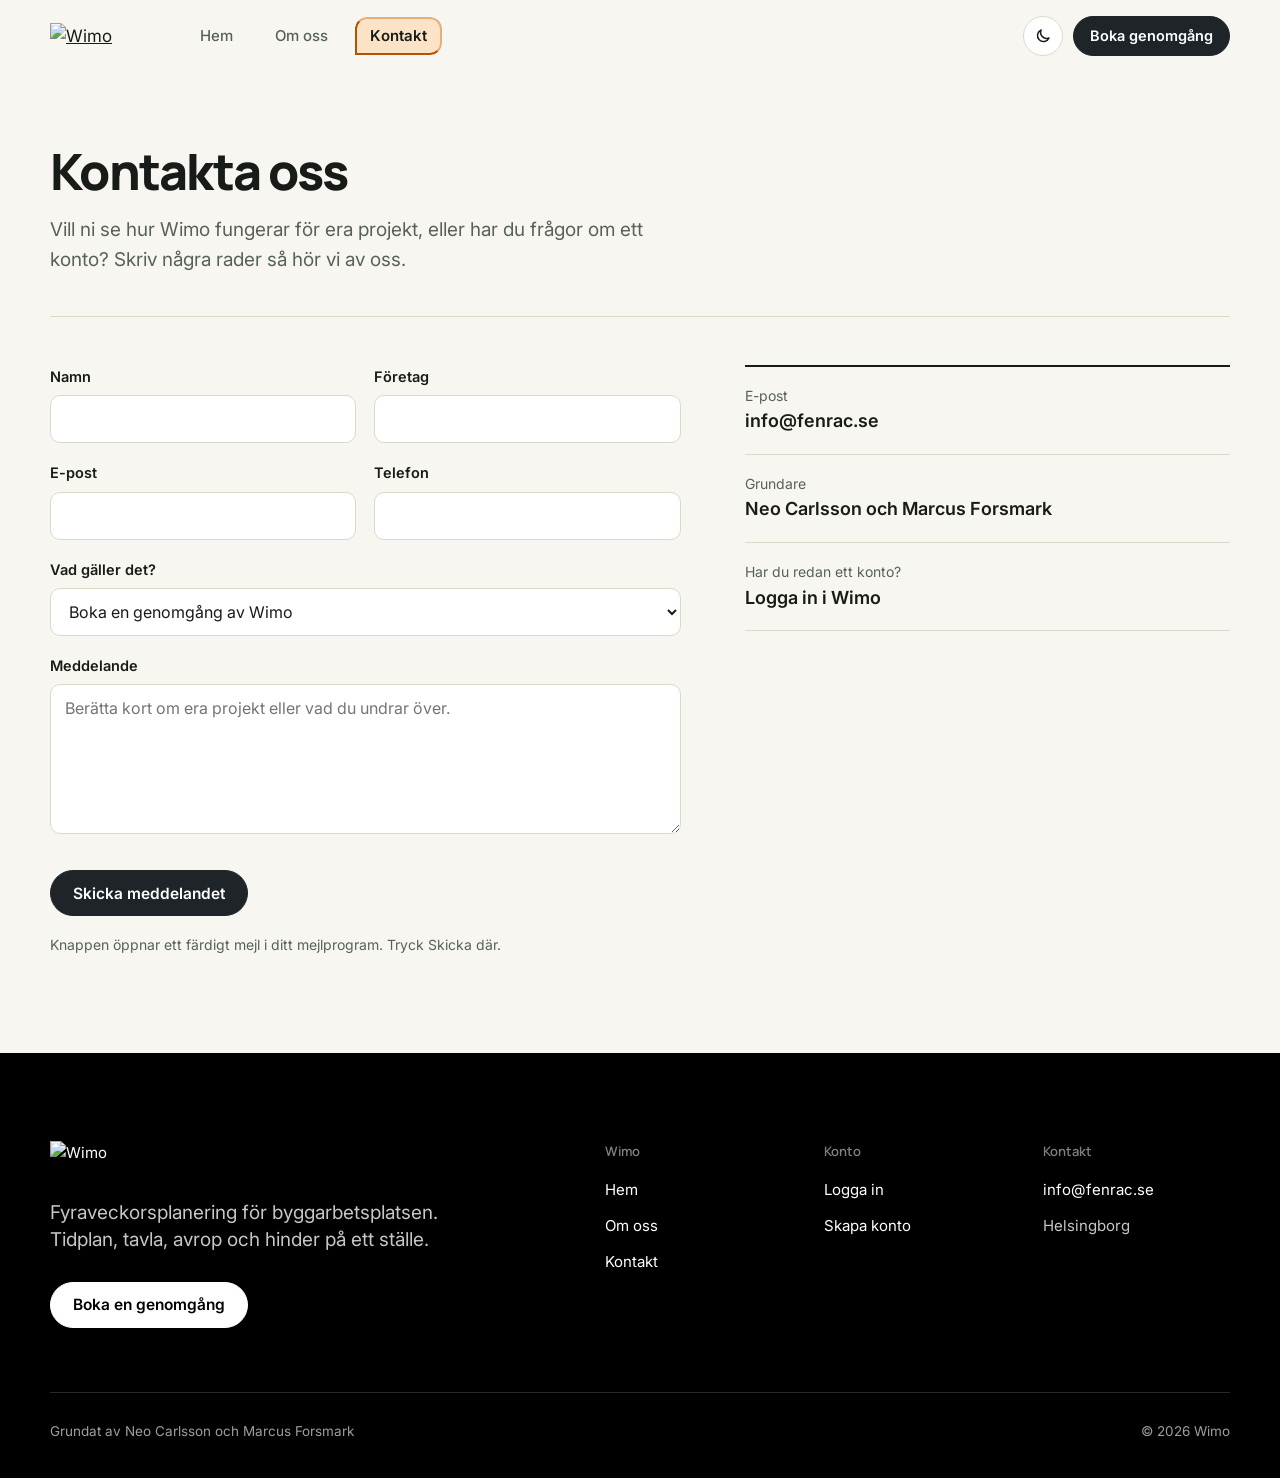
==== commit 8efc604a: "Add files via upload" ====
--- a/kontakt.html
+++ b/kontakt.html
@@ -12,7 +12,7 @@
   <link rel="preconnect" href="https://fonts.googleapis.com">
   <link rel="preconnect" href="https://fonts.gstatic.com" crossorigin>
   <link rel="stylesheet" href="https://fonts.googleapis.com/css2?family=Inter:wght@400;500;600;700&family=Manrope:wght@600;700;800&display=swap">
-  <link rel="stylesheet" href="css/webb.css?v=9">
+  <link rel="stylesheet" href="css/webb.css?v=18">
 </head>
 <body>
 <header class="nav">
@@ -82,6 +82,6 @@
     <div class="fot-botten"><span>Grundat av Neo Carlsson och Marcus Forsmark</span><span>© 2026 Wimo</span></div>
   </div>
 </footer>
-<script src="js/webb.js?v=6"></script>
+<script src="js/webb.js?v=10"></script>
 </body>
 </html>
--- a/css/webb.css
+++ b/css/webb.css
@@ -91,9 +91,29 @@
 .nav-logga .vit { display: none; }
 html[data-tema="mork"] .nav-logga .svart { display: none; }
 html[data-tema="mork"] .nav-logga .vit { display: block; }
-.nav-lankar { display: flex; gap: 4px; margin: 0; padding: 0; list-style: none; }
-.nav-lankar a { display: block; padding: 8px 14px; border-radius: 999px; color: var(--dampad); font-size: 15px; font-weight: 500; text-decoration: none; }
+.nav-lankar { position: relative; display: flex; gap: 4px; margin: 0; padding: 0; list-style: none; }
+.nav-lankar a { position: relative; z-index: 1; display: block; padding: 8px 14px; border-radius: 999px; color: var(--dampad); font-size: 15px; font-weight: 500; text-decoration: none; transition: color .25s ease; }
 .nav-lankar a:hover { color: var(--text); background: var(--bg-alt); }
+/* på datorn: bokstäverna rullar upp en i taget och en liten stapel, i samma form som posterna på tavlan, byggs ut under ordet */
+.nav-lankar.rull { gap: 12px; }
+.nav-lankar.rull a { --c: var(--prod); --k: var(--prod-kant); --f: var(--prod-fyll); display: flex; align-items: center; height: 38px; padding: 0 15px; line-height: 1; }
+.nav-lankar.rull li:nth-child(2) a { --c: var(--avrop); --k: var(--avrop-kant); --f: var(--avrop-fyll); }
+.nav-lankar.rull li:nth-child(3) a { --c: var(--ue); --k: var(--ue-kant); --f: var(--ue-fyll); }
+.nav-lankar.rull a { background: linear-gradient(var(--f), var(--f)) left / 0 100% no-repeat; border-radius: 12px 12px 12px 0;
+  transition: color .25s ease, background-size .45s cubic-bezier(.65, 0, .35, 1) .08s; }
+/* hover: ramen ritas fram och fyllningen glider in efter, från vänster */
+.nav-lankar.rull a:hover, .nav-lankar.rull a:focus-visible { color: var(--text); background-color: transparent; background-size: 100% 100%; }
+/* sidan man är på: fylld som en post på tavlan */
+.nav-lankar.rull a[aria-current="page"] { background-size: 100% 100%; color: var(--text); font-weight: 600; }
+.nav-lankar.rull a::after { content: ""; position: absolute; inset: 0; pointer-events: none;
+  border: 2px solid var(--k); border-left-color: var(--c); border-bottom-color: var(--c); border-radius: 12px 12px 12px 0;
+  clip-path: inset(0 100% 0 0 round 12px 12px 12px 0); transition: clip-path .45s cubic-bezier(.65, 0, .35, 1); }
+.nav-lankar.rull a:hover::after, .nav-lankar.rull a:focus-visible::after, .nav-lankar.rull a[aria-current="page"]::after { clip-path: inset(0 0 0 0 round 12px 12px 12px 0); }
+.rull-ord { display: block; clip-path: inset(0); line-height: 1.3em; height: 1.3em; }
+.rull-ord > span { display: inline-block; white-space: pre; transition: transform .42s cubic-bezier(.65, 0, .35, 1); transition-delay: calc(var(--i) * 22ms); }
+.rull-ord > span { line-height: 1.3em; }
+.rull-ord > span::after { content: attr(data-b); display: block; height: 1.3em; }
+.nav-lankar.rull a:hover .rull-ord > span, .nav-lankar.rull a:focus-visible .rull-ord > span { transform: translateY(-1.3em); }
 .nav-lankar a[aria-current="page"] { color: var(--text); font-weight: 600; }
 .nav-hoger { display: flex; align-items: center; gap: 10px; margin-left: auto; }
 .tema { width: 40px; height: 40px; display: grid; place-items: center; padding: 0; border: 1px solid var(--linje); border-radius: 999px; background: var(--kort); color: var(--text); cursor: pointer; }
@@ -112,12 +132,17 @@
 .hero-ingress { margin: 0 0 6px; color: var(--dampad); font-size: 18.5px; max-width: 44ch; }
 .hero-knappar { display: flex; flex-wrap: wrap; gap: 12px; margin-top: 26px; }
 /* rubriklänken: pilen knuffar lätt tills man har hovrat, linjen glider in under */
-.hero-boka { position: relative; display: inline-flex; align-items: center; gap: 10px; margin-bottom: 14px; padding-bottom: 6px; color: var(--text); text-decoration: none;
+.hero-boka { position: relative; isolation: isolate; display: inline-flex; align-items: center; gap: 10px; margin-bottom: 18px; padding: 12px 20px; border-radius: 16px; color: var(--text); text-decoration: none;
   font-size: clamp(22px, 2.2vw, 28px); font-weight: 800; letter-spacing: -.025em; line-height: 1.2; }
-/* linjen: växer in från vänster vid hover och glider ut åt höger när musen lämnar */
-.hero-boka::after { content: ""; position: absolute; left: 0; right: 0; bottom: 0; height: 2px; border-radius: 2px; background: currentColor;
-  transform: scaleX(0); transform-origin: right center; transition: transform .5s cubic-bezier(.65, 0, .35, 1); }
-.hero-boka:hover::after, .hero-boka:focus-visible::after { transform: scaleX(1); transform-origin: left center; }
+/* hörnen: uppe till vänster och nere till höger, som en halvöppen knapp. Vid hover växer de och en ton glider in från vänster */
+.hero-boka::before, .hero-boka::after { content: ""; position: absolute; width: 26px; height: 22px; border: 0 solid currentColor; pointer-events: none;
+  transition: width .5s cubic-bezier(.65, 0, .35, 1), height .5s cubic-bezier(.65, 0, .35, 1); }
+.hero-boka::before { top: 0; left: 0; border-top-width: 2px; border-left-width: 2px; border-top-left-radius: 16px; }
+.hero-boka::after { right: 0; bottom: 0; border-bottom-width: 2px; border-right-width: 2px; border-bottom-right-radius: 16px; }
+.hero-boka:hover::before, .hero-boka:hover::after, .hero-boka:focus-visible::before, .hero-boka:focus-visible::after { width: 44%; height: 70%; }
+.hero-boka span { position: relative; }
+.hero-boka { background: linear-gradient(var(--bg-alt), var(--bg-alt)) left / 0 100% no-repeat; transition: background-size .5s cubic-bezier(.65, 0, .35, 1); }
+.hero-boka:hover, .hero-boka:focus-visible { background-size: 100% 100%; }
 .hero-boka svg { width: 1em; height: 1em; flex: none; }
 @media (prefers-reduced-motion: no-preference) {
   .hero-boka:not(.sedd) svg { animation: knuff 1.8s ease-in-out infinite; }
@@ -321,6 +346,7 @@
   .nav-lankar { display: none; position: absolute; top: 72px; left: 0; right: 0; flex-direction: column; padding: 8px 16px 16px; background: var(--bg); border-bottom: 1px solid var(--linje); }
   .nav.oppen .nav-lankar { display: flex; }
   .nav-lankar a { padding: 12px 8px; font-size: 17px; }
+
   .meny { display: grid; }
   .nav-hoger .knapp.ljus { display: none; }
   .nav-hoger .knapp.liten { padding: 0 14px; font-size: 14px; }
@@ -342,7 +368,7 @@
   .fot-topp { grid-template-columns: 1fr; gap: 48px; }
   .fot-kolumner { grid-template-columns: repeat(2, minmax(0, 1fr)); }
 }
-@media (prefers-reduced-motion: reduce) { * { transition: none !important; } }
+@media (prefers-reduced-motion: reduce) { *:not(.nav-lankar a):not(.nav-lankar a::after):not(.rull-ord > span) { transition: none !important; } }
 .bara-mobil { display: none; }
 @media (max-width: 760px) { .bara-mobil { display: block; border-top: 1px solid var(--linje); margin-top: 6px; padding-top: 6px; } }
 @media (max-width: 480px) {
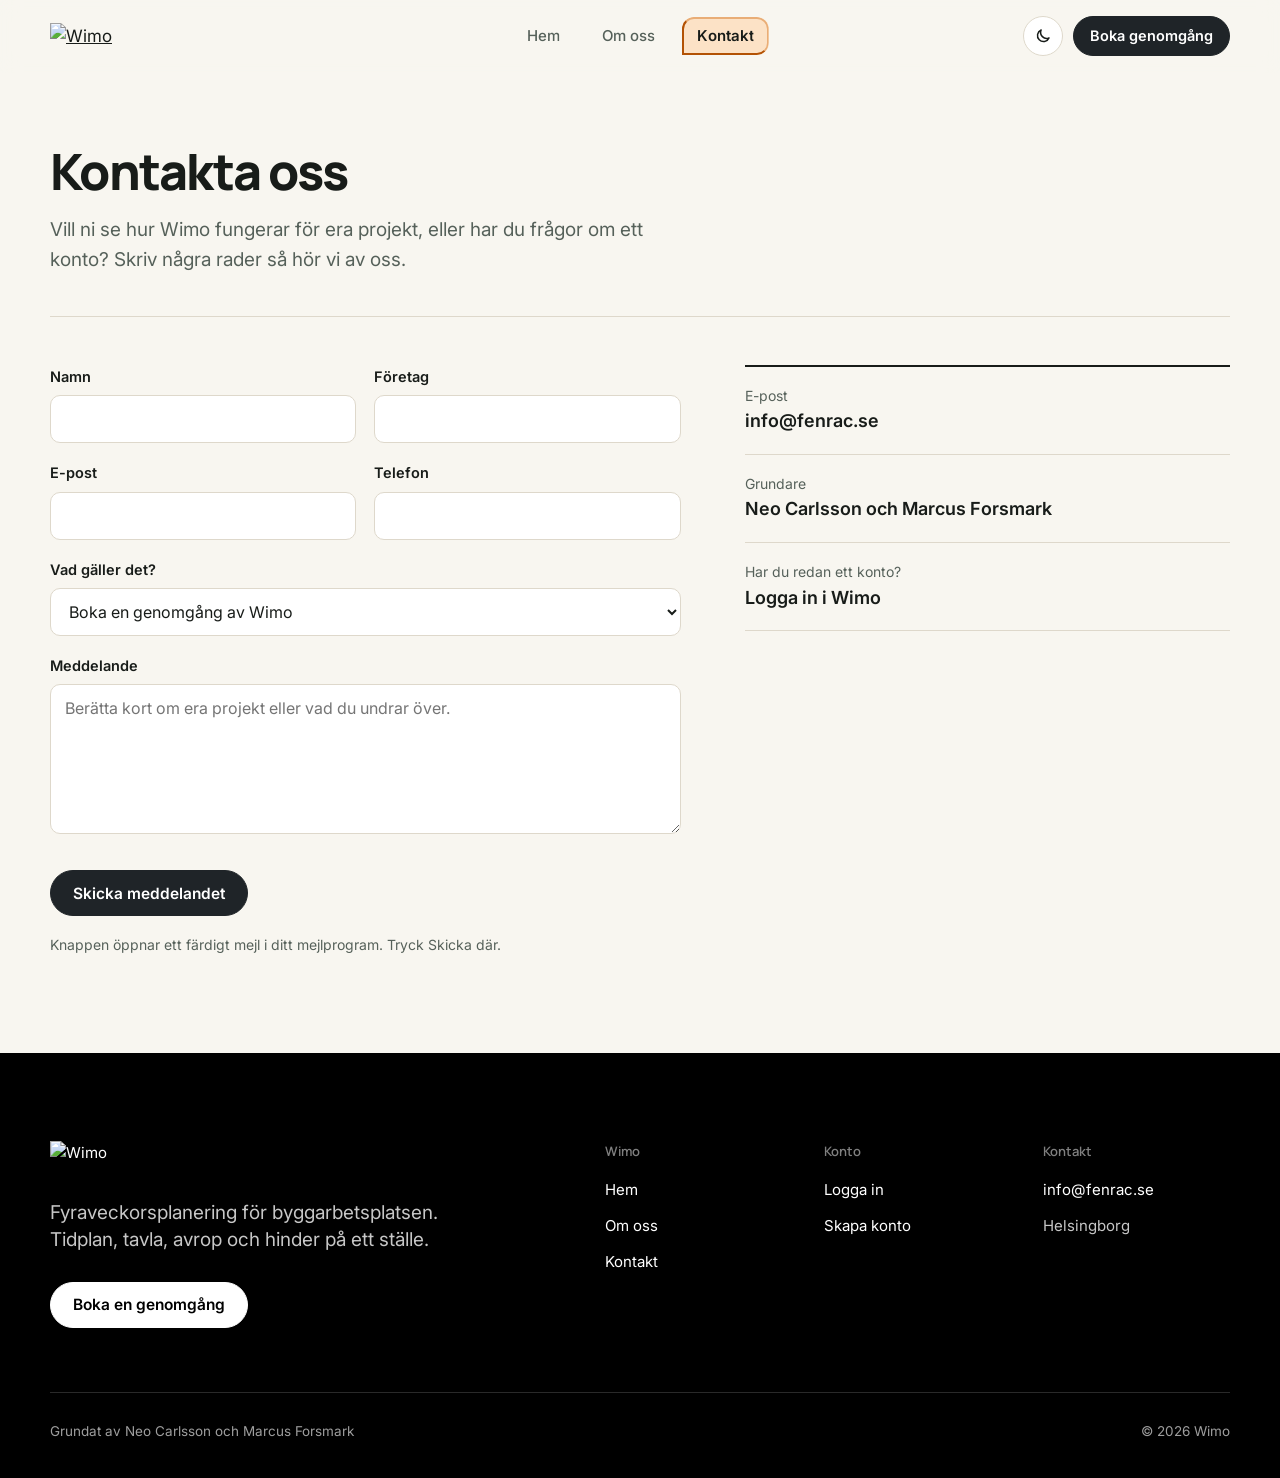
==== commit 19bbf187: "Add files via upload" ====
--- a/kontakt.html
+++ b/kontakt.html
@@ -8,23 +8,24 @@
   <link rel="icon" type="image/png" sizes="32x32" href="img/favicon-32.png?v=1">
   <link rel="apple-touch-icon" href="img/apple-touch-icon.png?v=1">
   <script>if (/[?&]skarm=/.test(location.search) || matchMedia("(display-mode: standalone)").matches) location.replace("konto.html" + location.search + location.hash);</script>
+  <script>if (location.protocol !== "file:" && /\/(index|om-oss|kontakt)\.html$/.test(location.pathname)) history.replaceState(null, "", location.pathname.replace(/index\.html$/, "").replace(/\.html$/, "") + location.search + location.hash);</script>
   <script>try { if (localStorage.getItem("wimo-tema") === "mork" || (!localStorage.getItem("wimo-tema") && matchMedia("(prefers-color-scheme: dark)").matches)) document.documentElement.setAttribute("data-tema", "mork"); } catch (e) { }</script>
   <link rel="preconnect" href="https://fonts.googleapis.com">
   <link rel="preconnect" href="https://fonts.gstatic.com" crossorigin>
   <link rel="stylesheet" href="https://fonts.googleapis.com/css2?family=Inter:wght@400;500;600;700&family=Manrope:wght@600;700;800&display=swap">
-  <link rel="stylesheet" href="css/webb.css?v=18">
+  <link rel="stylesheet" href="css/webb.css?v=19">
 </head>
 <body>
 <header class="nav">
   <div class="ram nav-inre">
-    <a class="nav-logga" href="index.html" aria-label="Wimo – till startsidan"><img class="svart" src="img/wimo.png" alt="Wimo" width="107" height="26"><img class="vit" src="img/wimo-vit.png" alt="" width="107" height="26"></a>
-    <nav aria-label="Huvudmeny"><ul class="nav-lankar"><li><a href="index.html">Hem</a></li><li><a href="om-oss.html">Om oss</a></li><li><a href="kontakt.html" aria-current="page">Kontakt</a></li><li class="bara-smal"><a href="kontakt.html">Boka genomgång</a></li></ul></nav>
+    <a class="nav-logga" href="./" aria-label="Wimo – till startsidan"><img class="svart" src="img/wimo.png" alt="Wimo" width="107" height="26"><img class="vit" src="img/wimo-vit.png" alt="" width="107" height="26"></a>
+    <nav aria-label="Huvudmeny"><ul class="nav-lankar"><li><a href="./">Hem</a></li><li><a href="om-oss">Om oss</a></li><li><a href="kontakt" aria-current="page">Kontakt</a></li><li class="bara-smal"><a href="kontakt">Boka genomgång</a></li></ul></nav>
     <div class="nav-hoger">
       <button type="button" class="tema" aria-pressed="false" aria-label="Byt till mörkt läge" title="Byt till mörkt läge">
         <svg class="mane" viewBox="0 0 24 24" fill="none" stroke="currentColor" stroke-width="2" stroke-linecap="round" stroke-linejoin="round" aria-hidden="true"><path d="M20 14.5A8 8 0 0 1 9.5 4 8 8 0 1 0 20 14.5z"/></svg>
         <svg class="sol" viewBox="0 0 24 24" fill="none" stroke="currentColor" stroke-width="2" stroke-linecap="round" aria-hidden="true"><circle cx="12" cy="12" r="4"/><path d="M12 2v2M12 20v2M4.9 4.9l1.4 1.4M17.7 17.7l1.4 1.4M2 12h2M20 12h2M4.9 19.1l1.4-1.4M17.7 6.3l1.4-1.4"/></svg>
       </button>
-      <a class="knapp liten" href="kontakt.html">Boka genomgång</a>
+      <a class="knapp liten" href="kontakt">Boka genomgång</a>
       <button type="button" class="meny" aria-expanded="false" aria-label="Meny"><svg viewBox="0 0 24 24" fill="none" stroke="currentColor" stroke-width="2" stroke-linecap="round" aria-hidden="true"><path d="M4 7h16M4 12h16M4 17h16"/></svg></button>
     </div>
   </div>
@@ -69,12 +70,12 @@
   <div class="ram">
     <div class="fot-topp">
       <div class="fot-intro">
-        <a class="fot-logga" href="index.html" aria-label="Wimo – till startsidan"><img src="img/wimo-vit.png" alt="Wimo" width="148" height="36"></a>
+        <a class="fot-logga" href="./" aria-label="Wimo – till startsidan"><img src="img/wimo-vit.png" alt="Wimo" width="148" height="36"></a>
         <p>Fyraveckorsplanering för byggarbetsplatsen. Tidplan, tavla, avrop och hinder på ett ställe.</p>
-        <a class="knapp fot-knapp" href="kontakt.html">Boka en genomgång</a>
+        <a class="knapp fot-knapp" href="kontakt">Boka en genomgång</a>
       </div>
       <nav class="fot-kolumner" aria-label="Sidfot">
-        <div><h2>Wimo</h2><ul><li><a href="index.html">Hem</a></li><li><a href="om-oss.html">Om oss</a></li><li><a href="kontakt.html">Kontakt</a></li></ul></div>
+        <div><h2>Wimo</h2><ul><li><a href="./">Hem</a></li><li><a href="om-oss">Om oss</a></li><li><a href="kontakt">Kontakt</a></li></ul></div>
         <div><h2>Konto</h2><ul><li><a href="konto.html" data-konto="logga">Logga in</a></li><li><a href="konto.html#skapa-konto" data-konto="skapa">Skapa konto</a></li></ul></div>
         <div><h2>Kontakt</h2><ul><li><a href="mailto:info@fenrac.se">info@fenrac.se</a></li><li><span>Helsingborg</span></li></ul></div>
       </nav>
@@ -82,6 +83,6 @@
     <div class="fot-botten"><span>Grundat av Neo Carlsson och Marcus Forsmark</span><span>© 2026 Wimo</span></div>
   </div>
 </footer>
-<script src="js/webb.js?v=10"></script>
+<script src="js/webb.js?v=12"></script>
 </body>
 </html>
--- a/css/webb.css
+++ b/css/webb.css
@@ -86,6 +86,12 @@
 .nav { position: sticky; top: 0; z-index: 20; background: color-mix(in srgb, var(--bg) 88%, transparent); backdrop-filter: blur(10px); border-bottom: 1px solid transparent; transition: border-color .2s; }
 .nav.skuggad { border-bottom-color: var(--linje); }
 .nav-inre { display: flex; align-items: center; gap: 28px; height: 72px; }
+/* på datorn: länkarna står i mitten av navigeringen, logga till vänster och knappar till höger */
+@media (min-width: 761px) {
+  .nav-inre { display: grid; grid-template-columns: minmax(0, 1fr) auto minmax(0, 1fr); }
+  .nav-logga { justify-self: start; }
+  .nav-hoger { justify-self: end; }
+}
 .nav-logga { flex: none; }
 .nav-logga img { height: 26px; width: auto; max-width: none; }
 .nav-logga .vit { display: none; }
